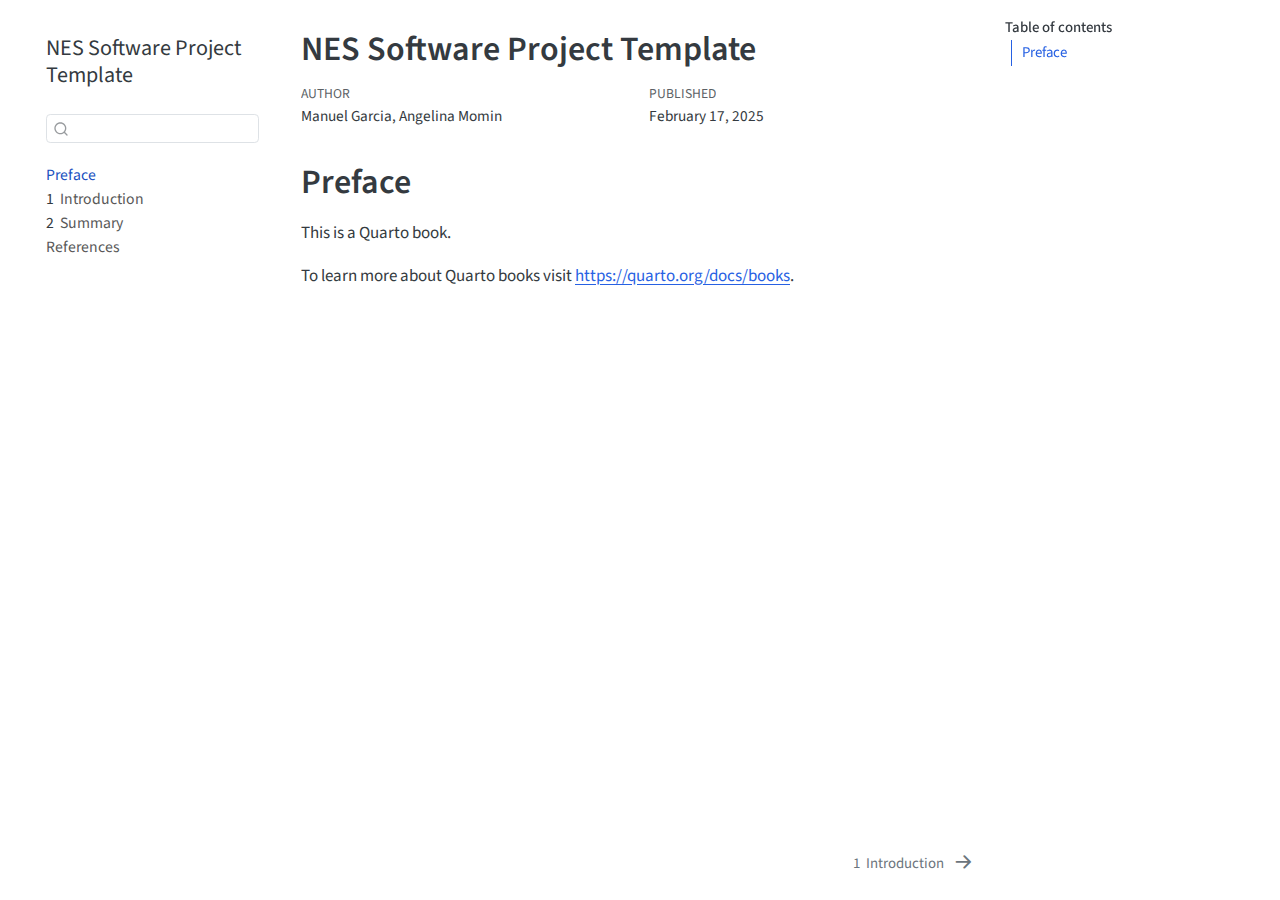
==== index.html @ ab1c43d5 "Built site for gh-pages" ====
<!DOCTYPE html>
<html xmlns="http://www.w3.org/1999/xhtml" lang="en" xml:lang="en"><head>

<meta charset="utf-8">
<meta name="generator" content="quarto-1.6.40">

<meta name="viewport" content="width=device-width, initial-scale=1.0, user-scalable=yes">

<meta name="author" content="Manuel Garcia, Angelina Momin">
<meta name="dcterms.date" content="2025-02-17">

<title>NES Software Project Template</title>
<style>
code{white-space: pre-wrap;}
span.smallcaps{font-variant: small-caps;}
div.columns{display: flex; gap: min(4vw, 1.5em);}
div.column{flex: auto; overflow-x: auto;}
div.hanging-indent{margin-left: 1.5em; text-indent: -1.5em;}
ul.task-list{list-style: none;}
ul.task-list li input[type="checkbox"] {
  width: 0.8em;
  margin: 0 0.8em 0.2em -1em; /* quarto-specific, see https://github.com/quarto-dev/quarto-cli/issues/4556 */ 
  vertical-align: middle;
}
</style>


<script src="site_libs/quarto-nav/quarto-nav.js"></script>
<script src="site_libs/quarto-nav/headroom.min.js"></script>
<script src="site_libs/clipboard/clipboard.min.js"></script>
<script src="site_libs/quarto-search/autocomplete.umd.js"></script>
<script src="site_libs/quarto-search/fuse.min.js"></script>
<script src="site_libs/quarto-search/quarto-search.js"></script>
<meta name="quarto:offset" content="./">
<link href="./intro.html" rel="next">
<script src="site_libs/quarto-html/quarto.js"></script>
<script src="site_libs/quarto-html/popper.min.js"></script>
<script src="site_libs/quarto-html/tippy.umd.min.js"></script>
<script src="site_libs/quarto-html/anchor.min.js"></script>
<link href="site_libs/quarto-html/tippy.css" rel="stylesheet">
<link href="site_libs/quarto-html/quarto-syntax-highlighting-549806ee2085284f45b00abea8c6df48.css" rel="stylesheet" id="quarto-text-highlighting-styles">
<script src="site_libs/bootstrap/bootstrap.min.js"></script>
<link href="site_libs/bootstrap/bootstrap-icons.css" rel="stylesheet">
<link href="site_libs/bootstrap/bootstrap-626149efe8f5d16e1d391ba177679bf0.min.css" rel="stylesheet" append-hash="true" id="quarto-bootstrap" data-mode="light">
<script id="quarto-search-options" type="application/json">{
  "location": "sidebar",
  "copy-button": false,
  "collapse-after": 3,
  "panel-placement": "start",
  "type": "textbox",
  "limit": 50,
  "keyboard-shortcut": [
    "f",
    "/",
    "s"
  ],
  "show-item-context": false,
  "language": {
    "search-no-results-text": "No results",
    "search-matching-documents-text": "matching documents",
    "search-copy-link-title": "Copy link to search",
    "search-hide-matches-text": "Hide additional matches",
    "search-more-match-text": "more match in this document",
    "search-more-matches-text": "more matches in this document",
    "search-clear-button-title": "Clear",
    "search-text-placeholder": "",
    "search-detached-cancel-button-title": "Cancel",
    "search-submit-button-title": "Submit",
    "search-label": "Search"
  }
}</script>


</head>

<body class="nav-sidebar floating">

<div id="quarto-search-results"></div>
  <header id="quarto-header" class="headroom fixed-top">
  <nav class="quarto-secondary-nav">
    <div class="container-fluid d-flex">
      <button type="button" class="quarto-btn-toggle btn" data-bs-toggle="collapse" role="button" data-bs-target=".quarto-sidebar-collapse-item" aria-controls="quarto-sidebar" aria-expanded="false" aria-label="Toggle sidebar navigation" onclick="if (window.quartoToggleHeadroom) { window.quartoToggleHeadroom(); }">
        <i class="bi bi-layout-text-sidebar-reverse"></i>
      </button>
        <nav class="quarto-page-breadcrumbs" aria-label="breadcrumb"><ol class="breadcrumb"><li class="breadcrumb-item"><a href="./index.html">Preface</a></li></ol></nav>
        <a class="flex-grow-1" role="navigation" data-bs-toggle="collapse" data-bs-target=".quarto-sidebar-collapse-item" aria-controls="quarto-sidebar" aria-expanded="false" aria-label="Toggle sidebar navigation" onclick="if (window.quartoToggleHeadroom) { window.quartoToggleHeadroom(); }">      
        </a>
      <button type="button" class="btn quarto-search-button" aria-label="Search" onclick="window.quartoOpenSearch();">
        <i class="bi bi-search"></i>
      </button>
    </div>
  </nav>
</header>
<!-- content -->
<div id="quarto-content" class="quarto-container page-columns page-rows-contents page-layout-article">
<!-- sidebar -->
  <nav id="quarto-sidebar" class="sidebar collapse collapse-horizontal quarto-sidebar-collapse-item sidebar-navigation floating overflow-auto">
    <div class="pt-lg-2 mt-2 text-left sidebar-header">
    <div class="sidebar-title mb-0 py-0">
      <a href="./">NES Software Project Template</a> 
    </div>
      </div>
        <div class="mt-2 flex-shrink-0 align-items-center">
        <div class="sidebar-search">
        <div id="quarto-search" class="" title="Search"></div>
        </div>
        </div>
    <div class="sidebar-menu-container"> 
    <ul class="list-unstyled mt-1">
        <li class="sidebar-item">
  <div class="sidebar-item-container"> 
  <a href="./index.html" class="sidebar-item-text sidebar-link active">
 <span class="menu-text">Preface</span></a>
  </div>
</li>
        <li class="sidebar-item">
  <div class="sidebar-item-container"> 
  <a href="./intro.html" class="sidebar-item-text sidebar-link">
 <span class="menu-text"><span class="chapter-number">1</span>&nbsp; <span class="chapter-title">Introduction</span></span></a>
  </div>
</li>
        <li class="sidebar-item">
  <div class="sidebar-item-container"> 
  <a href="./summary.html" class="sidebar-item-text sidebar-link">
 <span class="menu-text"><span class="chapter-number">2</span>&nbsp; <span class="chapter-title">Summary</span></span></a>
  </div>
</li>
        <li class="sidebar-item">
  <div class="sidebar-item-container"> 
  <a href="./references.html" class="sidebar-item-text sidebar-link">
 <span class="menu-text">References</span></a>
  </div>
</li>
    </ul>
    </div>
</nav>
<div id="quarto-sidebar-glass" class="quarto-sidebar-collapse-item" data-bs-toggle="collapse" data-bs-target=".quarto-sidebar-collapse-item"></div>
<!-- margin-sidebar -->
    <div id="quarto-margin-sidebar" class="sidebar margin-sidebar">
        <nav id="TOC" role="doc-toc" class="toc-active">
    <h2 id="toc-title">Table of contents</h2>
   
  <ul>
  <li><a href="#preface" id="toc-preface" class="nav-link active" data-scroll-target="#preface">Preface</a></li>
  </ul>
</nav>
    </div>
<!-- main -->
<main class="content" id="quarto-document-content">

<header id="title-block-header" class="quarto-title-block default">
<div class="quarto-title">
<h1 class="title">NES Software Project Template</h1>
</div>



<div class="quarto-title-meta">

    <div>
    <div class="quarto-title-meta-heading">Author</div>
    <div class="quarto-title-meta-contents">
             <p>Manuel Garcia, Angelina Momin </p>
          </div>
  </div>
    
    <div>
    <div class="quarto-title-meta-heading">Published</div>
    <div class="quarto-title-meta-contents">
      <p class="date">February 17, 2025</p>
    </div>
  </div>
  
    
  </div>
  


</header>


<section id="preface" class="level1 unnumbered">
<h1 class="unnumbered">Preface</h1>
<p>This is a Quarto book.</p>
<p>To learn more about Quarto books visit <a href="https://quarto.org/docs/books" class="uri">https://quarto.org/docs/books</a>.</p>


</section>

</main> <!-- /main -->
<script id="quarto-html-after-body" type="application/javascript">
window.document.addEventListener("DOMContentLoaded", function (event) {
  const toggleBodyColorMode = (bsSheetEl) => {
    const mode = bsSheetEl.getAttribute("data-mode");
    const bodyEl = window.document.querySelector("body");
    if (mode === "dark") {
      bodyEl.classList.add("quarto-dark");
      bodyEl.classList.remove("quarto-light");
    } else {
      bodyEl.classList.add("quarto-light");
      bodyEl.classList.remove("quarto-dark");
    }
  }
  const toggleBodyColorPrimary = () => {
    const bsSheetEl = window.document.querySelector("link#quarto-bootstrap");
    if (bsSheetEl) {
      toggleBodyColorMode(bsSheetEl);
    }
  }
  toggleBodyColorPrimary();  
  const icon = "";
  const anchorJS = new window.AnchorJS();
  anchorJS.options = {
    placement: 'right',
    icon: icon
  };
  anchorJS.add('.anchored');
  const isCodeAnnotation = (el) => {
    for (const clz of el.classList) {
      if (clz.startsWith('code-annotation-')) {                     
        return true;
      }
    }
    return false;
  }
  const onCopySuccess = function(e) {
    // button target
    const button = e.trigger;
    // don't keep focus
    button.blur();
    // flash "checked"
    button.classList.add('code-copy-button-checked');
    var currentTitle = button.getAttribute("title");
    button.setAttribute("title", "Copied!");
    let tooltip;
    if (window.bootstrap) {
      button.setAttribute("data-bs-toggle", "tooltip");
      button.setAttribute("data-bs-placement", "left");
      button.setAttribute("data-bs-title", "Copied!");
      tooltip = new bootstrap.Tooltip(button, 
        { trigger: "manual", 
          customClass: "code-copy-button-tooltip",
          offset: [0, -8]});
      tooltip.show();    
    }
    setTimeout(function() {
      if (tooltip) {
        tooltip.hide();
        button.removeAttribute("data-bs-title");
        button.removeAttribute("data-bs-toggle");
        button.removeAttribute("data-bs-placement");
      }
      button.setAttribute("title", currentTitle);
      button.classList.remove('code-copy-button-checked');
    }, 1000);
    // clear code selection
    e.clearSelection();
  }
  const getTextToCopy = function(trigger) {
      const codeEl = trigger.previousElementSibling.cloneNode(true);
      for (const childEl of codeEl.children) {
        if (isCodeAnnotation(childEl)) {
          childEl.remove();
        }
      }
      return codeEl.innerText;
  }
  const clipboard = new window.ClipboardJS('.code-copy-button:not([data-in-quarto-modal])', {
    text: getTextToCopy
  });
  clipboard.on('success', onCopySuccess);
  if (window.document.getElementById('quarto-embedded-source-code-modal')) {
    const clipboardModal = new window.ClipboardJS('.code-copy-button[data-in-quarto-modal]', {
      text: getTextToCopy,
      container: window.document.getElementById('quarto-embedded-source-code-modal')
    });
    clipboardModal.on('success', onCopySuccess);
  }
    var localhostRegex = new RegExp(/^(?:http|https):\/\/localhost\:?[0-9]*\//);
    var mailtoRegex = new RegExp(/^mailto:/);
      var filterRegex = new RegExp('/' + window.location.host + '/');
    var isInternal = (href) => {
        return filterRegex.test(href) || localhostRegex.test(href) || mailtoRegex.test(href);
    }
    // Inspect non-navigation links and adorn them if external
 	var links = window.document.querySelectorAll('a[href]:not(.nav-link):not(.navbar-brand):not(.toc-action):not(.sidebar-link):not(.sidebar-item-toggle):not(.pagination-link):not(.no-external):not([aria-hidden]):not(.dropdown-item):not(.quarto-navigation-tool):not(.about-link)');
    for (var i=0; i<links.length; i++) {
      const link = links[i];
      if (!isInternal(link.href)) {
        // undo the damage that might have been done by quarto-nav.js in the case of
        // links that we want to consider external
        if (link.dataset.originalHref !== undefined) {
          link.href = link.dataset.originalHref;
        }
      }
    }
  function tippyHover(el, contentFn, onTriggerFn, onUntriggerFn) {
    const config = {
      allowHTML: true,
      maxWidth: 500,
      delay: 100,
      arrow: false,
      appendTo: function(el) {
          return el.parentElement;
      },
      interactive: true,
      interactiveBorder: 10,
      theme: 'quarto',
      placement: 'bottom-start',
    };
    if (contentFn) {
      config.content = contentFn;
    }
    if (onTriggerFn) {
      config.onTrigger = onTriggerFn;
    }
    if (onUntriggerFn) {
      config.onUntrigger = onUntriggerFn;
    }
    window.tippy(el, config); 
  }
  const noterefs = window.document.querySelectorAll('a[role="doc-noteref"]');
  for (var i=0; i<noterefs.length; i++) {
    const ref = noterefs[i];
    tippyHover(ref, function() {
      // use id or data attribute instead here
      let href = ref.getAttribute('data-footnote-href') || ref.getAttribute('href');
      try { href = new URL(href).hash; } catch {}
      const id = href.replace(/^#\/?/, "");
      const note = window.document.getElementById(id);
      if (note) {
        return note.innerHTML;
      } else {
        return "";
      }
    });
  }
  const xrefs = window.document.querySelectorAll('a.quarto-xref');
  const processXRef = (id, note) => {
    // Strip column container classes
    const stripColumnClz = (el) => {
      el.classList.remove("page-full", "page-columns");
      if (el.children) {
        for (const child of el.children) {
          stripColumnClz(child);
        }
      }
    }
    stripColumnClz(note)
    if (id === null || id.startsWith('sec-')) {
      // Special case sections, only their first couple elements
      const container = document.createElement("div");
      if (note.children && note.children.length > 2) {
        container.appendChild(note.children[0].cloneNode(true));
        for (let i = 1; i < note.children.length; i++) {
          const child = note.children[i];
          if (child.tagName === "P" && child.innerText === "") {
            continue;
          } else {
            container.appendChild(child.cloneNode(true));
            break;
          }
        }
        if (window.Quarto?.typesetMath) {
          window.Quarto.typesetMath(container);
        }
        return container.innerHTML
      } else {
        if (window.Quarto?.typesetMath) {
          window.Quarto.typesetMath(note);
        }
        return note.innerHTML;
      }
    } else {
      // Remove any anchor links if they are present
      const anchorLink = note.querySelector('a.anchorjs-link');
      if (anchorLink) {
        anchorLink.remove();
      }
      if (window.Quarto?.typesetMath) {
        window.Quarto.typesetMath(note);
      }
      if (note.classList.contains("callout")) {
        return note.outerHTML;
      } else {
        return note.innerHTML;
      }
    }
  }
  for (var i=0; i<xrefs.length; i++) {
    const xref = xrefs[i];
    tippyHover(xref, undefined, function(instance) {
      instance.disable();
      let url = xref.getAttribute('href');
      let hash = undefined; 
      if (url.startsWith('#')) {
        hash = url;
      } else {
        try { hash = new URL(url).hash; } catch {}
      }
      if (hash) {
        const id = hash.replace(/^#\/?/, "");
        const note = window.document.getElementById(id);
        if (note !== null) {
          try {
            const html = processXRef(id, note.cloneNode(true));
            instance.setContent(html);
          } finally {
            instance.enable();
            instance.show();
          }
        } else {
          // See if we can fetch this
          fetch(url.split('#')[0])
          .then(res => res.text())
          .then(html => {
            const parser = new DOMParser();
            const htmlDoc = parser.parseFromString(html, "text/html");
            const note = htmlDoc.getElementById(id);
            if (note !== null) {
              const html = processXRef(id, note);
              instance.setContent(html);
            } 
          }).finally(() => {
            instance.enable();
            instance.show();
          });
        }
      } else {
        // See if we can fetch a full url (with no hash to target)
        // This is a special case and we should probably do some content thinning / targeting
        fetch(url)
        .then(res => res.text())
        .then(html => {
          const parser = new DOMParser();
          const htmlDoc = parser.parseFromString(html, "text/html");
          const note = htmlDoc.querySelector('main.content');
          if (note !== null) {
            // This should only happen for chapter cross references
            // (since there is no id in the URL)
            // remove the first header
            if (note.children.length > 0 && note.children[0].tagName === "HEADER") {
              note.children[0].remove();
            }
            const html = processXRef(null, note);
            instance.setContent(html);
          } 
        }).finally(() => {
          instance.enable();
          instance.show();
        });
      }
    }, function(instance) {
    });
  }
      let selectedAnnoteEl;
      const selectorForAnnotation = ( cell, annotation) => {
        let cellAttr = 'data-code-cell="' + cell + '"';
        let lineAttr = 'data-code-annotation="' +  annotation + '"';
        const selector = 'span[' + cellAttr + '][' + lineAttr + ']';
        return selector;
      }
      const selectCodeLines = (annoteEl) => {
        const doc = window.document;
        const targetCell = annoteEl.getAttribute("data-target-cell");
        const targetAnnotation = annoteEl.getAttribute("data-target-annotation");
        const annoteSpan = window.document.querySelector(selectorForAnnotation(targetCell, targetAnnotation));
        const lines = annoteSpan.getAttribute("data-code-lines").split(",");
        const lineIds = lines.map((line) => {
          return targetCell + "-" + line;
        })
        let top = null;
        let height = null;
        let parent = null;
        if (lineIds.length > 0) {
            //compute the position of the single el (top and bottom and make a div)
            const el = window.document.getElementById(lineIds[0]);
            top = el.offsetTop;
            height = el.offsetHeight;
            parent = el.parentElement.parentElement;
          if (lineIds.length > 1) {
            const lastEl = window.document.getElementById(lineIds[lineIds.length - 1]);
            const bottom = lastEl.offsetTop + lastEl.offsetHeight;
            height = bottom - top;
          }
          if (top !== null && height !== null && parent !== null) {
            // cook up a div (if necessary) and position it 
            let div = window.document.getElementById("code-annotation-line-highlight");
            if (div === null) {
              div = window.document.createElement("div");
              div.setAttribute("id", "code-annotation-line-highlight");
              div.style.position = 'absolute';
              parent.appendChild(div);
            }
            div.style.top = top - 2 + "px";
            div.style.height = height + 4 + "px";
            div.style.left = 0;
            let gutterDiv = window.document.getElementById("code-annotation-line-highlight-gutter");
            if (gutterDiv === null) {
              gutterDiv = window.document.createElement("div");
              gutterDiv.setAttribute("id", "code-annotation-line-highlight-gutter");
              gutterDiv.style.position = 'absolute';
              const codeCell = window.document.getElementById(targetCell);
              const gutter = codeCell.querySelector('.code-annotation-gutter');
              gutter.appendChild(gutterDiv);
            }
            gutterDiv.style.top = top - 2 + "px";
            gutterDiv.style.height = height + 4 + "px";
          }
          selectedAnnoteEl = annoteEl;
        }
      };
      const unselectCodeLines = () => {
        const elementsIds = ["code-annotation-line-highlight", "code-annotation-line-highlight-gutter"];
        elementsIds.forEach((elId) => {
          const div = window.document.getElementById(elId);
          if (div) {
            div.remove();
          }
        });
        selectedAnnoteEl = undefined;
      };
        // Handle positioning of the toggle
    window.addEventListener(
      "resize",
      throttle(() => {
        elRect = undefined;
        if (selectedAnnoteEl) {
          selectCodeLines(selectedAnnoteEl);
        }
      }, 10)
    );
    function throttle(fn, ms) {
    let throttle = false;
    let timer;
      return (...args) => {
        if(!throttle) { // first call gets through
            fn.apply(this, args);
            throttle = true;
        } else { // all the others get throttled
            if(timer) clearTimeout(timer); // cancel #2
            timer = setTimeout(() => {
              fn.apply(this, args);
              timer = throttle = false;
            }, ms);
        }
      };
    }
      // Attach click handler to the DT
      const annoteDls = window.document.querySelectorAll('dt[data-target-cell]');
      for (const annoteDlNode of annoteDls) {
        annoteDlNode.addEventListener('click', (event) => {
          const clickedEl = event.target;
          if (clickedEl !== selectedAnnoteEl) {
            unselectCodeLines();
            const activeEl = window.document.querySelector('dt[data-target-cell].code-annotation-active');
            if (activeEl) {
              activeEl.classList.remove('code-annotation-active');
            }
            selectCodeLines(clickedEl);
            clickedEl.classList.add('code-annotation-active');
          } else {
            // Unselect the line
            unselectCodeLines();
            clickedEl.classList.remove('code-annotation-active');
          }
        });
      }
  const findCites = (el) => {
    const parentEl = el.parentElement;
    if (parentEl) {
      const cites = parentEl.dataset.cites;
      if (cites) {
        return {
          el,
          cites: cites.split(' ')
        };
      } else {
        return findCites(el.parentElement)
      }
    } else {
      return undefined;
    }
  };
  var bibliorefs = window.document.querySelectorAll('a[role="doc-biblioref"]');
  for (var i=0; i<bibliorefs.length; i++) {
    const ref = bibliorefs[i];
    const citeInfo = findCites(ref);
    if (citeInfo) {
      tippyHover(citeInfo.el, function() {
        var popup = window.document.createElement('div');
        citeInfo.cites.forEach(function(cite) {
          var citeDiv = window.document.createElement('div');
          citeDiv.classList.add('hanging-indent');
          citeDiv.classList.add('csl-entry');
          var biblioDiv = window.document.getElementById('ref-' + cite);
          if (biblioDiv) {
            citeDiv.innerHTML = biblioDiv.innerHTML;
          }
          popup.appendChild(citeDiv);
        });
        return popup.innerHTML;
      });
    }
  }
});
</script>
<nav class="page-navigation">
  <div class="nav-page nav-page-previous">
  </div>
  <div class="nav-page nav-page-next">
      <a href="./intro.html" class="pagination-link" aria-label="Introduction">
        <span class="nav-page-text"><span class="chapter-number">1</span>&nbsp; <span class="chapter-title">Introduction</span></span> <i class="bi bi-arrow-right-short"></i>
      </a>
  </div>
</nav>
</div> <!-- /content -->




</body></html>
---- site_libs/quarto-html/tippy.css ----
.tippy-box[data-animation=fade][data-state=hidden]{opacity:0}[data-tippy-root]{max-width:calc(100vw - 10px)}.tippy-box{position:relative;background-color:#333;color:#fff;border-radius:4px;font-size:14px;line-height:1.4;white-space:normal;outline:0;transition-property:transform,visibility,opacity}.tippy-box[data-placement^=top]>.tippy-arrow{bottom:0}.tippy-box[data-placement^=top]>.tippy-arrow:before{bottom:-7px;left:0;border-width:8px 8px 0;border-top-color:initial;transform-origin:center top}.tippy-box[data-placement^=bottom]>.tippy-arrow{top:0}.tippy-box[data-placement^=bottom]>.tippy-arrow:before{top:-7px;left:0;border-width:0 8px 8px;border-bottom-color:initial;transform-origin:center bottom}.tippy-box[data-placement^=left]>.tippy-arrow{right:0}.tippy-box[data-placement^=left]>.tippy-arrow:before{border-width:8px 0 8px 8px;border-left-color:initial;right:-7px;transform-origin:center left}.tippy-box[data-placement^=right]>.tippy-arrow{left:0}.tippy-box[data-placement^=right]>.tippy-arrow:before{left:-7px;border-width:8px 8px 8px 0;border-right-color:initial;transform-origin:center right}.tippy-box[data-inertia][data-state=visible]{transition-timing-function:cubic-bezier(.54,1.5,.38,1.11)}.tippy-arrow{width:16px;height:16px;color:#333}.tippy-arrow:before{content:"";position:absolute;border-color:transparent;border-style:solid}.tippy-content{position:relative;padding:5px 9px;z-index:1}
---- site_libs/quarto-html/quarto-syntax-highlighting-549806ee2085284f45b00abea8c6df48.css ----
/* quarto syntax highlight colors */
:root {
  --quarto-hl-ot-color: #003B4F;
  --quarto-hl-at-color: #657422;
  --quarto-hl-ss-color: #20794D;
  --quarto-hl-an-color: #5E5E5E;
  --quarto-hl-fu-color: #4758AB;
  --quarto-hl-st-color: #20794D;
  --quarto-hl-cf-color: #003B4F;
  --quarto-hl-op-color: #5E5E5E;
  --quarto-hl-er-color: #AD0000;
  --quarto-hl-bn-color: #AD0000;
  --quarto-hl-al-color: #AD0000;
  --quarto-hl-va-color: #111111;
  --quarto-hl-bu-color: inherit;
  --quarto-hl-ex-color: inherit;
  --quarto-hl-pp-color: #AD0000;
  --quarto-hl-in-color: #5E5E5E;
  --quarto-hl-vs-color: #20794D;
  --quarto-hl-wa-color: #5E5E5E;
  --quarto-hl-do-color: #5E5E5E;
  --quarto-hl-im-color: #00769E;
  --quarto-hl-ch-color: #20794D;
  --quarto-hl-dt-color: #AD0000;
  --quarto-hl-fl-color: #AD0000;
  --quarto-hl-co-color: #5E5E5E;
  --quarto-hl-cv-color: #5E5E5E;
  --quarto-hl-cn-color: #8f5902;
  --quarto-hl-sc-color: #5E5E5E;
  --quarto-hl-dv-color: #AD0000;
  --quarto-hl-kw-color: #003B4F;
}

/* other quarto variables */
:root {
  --quarto-font-monospace: SFMono-Regular, Menlo, Monaco, Consolas, "Liberation Mono", "Courier New", monospace;
}

pre > code.sourceCode > span {
  color: #003B4F;
}

code span {
  color: #003B4F;
}

code.sourceCode > span {
  color: #003B4F;
}

div.sourceCode,
div.sourceCode pre.sourceCode {
  color: #003B4F;
}

code span.ot {
  color: #003B4F;
  font-style: inherit;
}

code span.at {
  color: #657422;
  font-style: inherit;
}

code span.ss {
  color: #20794D;
  font-style: inherit;
}

code span.an {
  color: #5E5E5E;
  font-style: inherit;
}

code span.fu {
  color: #4758AB;
  font-style: inherit;
}

code span.st {
  color: #20794D;
  font-style: inherit;
}

code span.cf {
  color: #003B4F;
  font-weight: bold;
  font-style: inherit;
}

code span.op {
  color: #5E5E5E;
  font-style: inherit;
}

code span.er {
  color: #AD0000;
  font-style: inherit;
}

code span.bn {
  color: #AD0000;
  font-style: inherit;
}

code span.al {
  color: #AD0000;
  font-style: inherit;
}

code span.va {
  color: #111111;
  font-style: inherit;
}

code span.bu {
  font-style: inherit;
}

code span.ex {
  font-style: inherit;
}

code span.pp {
  color: #AD0000;
  font-style: inherit;
}

code span.in {
  color: #5E5E5E;
  font-style: inherit;
}

code span.vs {
  color: #20794D;
  font-style: inherit;
}

code span.wa {
  color: #5E5E5E;
  font-style: italic;
}

code span.do {
  color: #5E5E5E;
  font-style: italic;
}

code span.im {
  color: #00769E;
  font-style: inherit;
}

code span.ch {
  color: #20794D;
  font-style: inherit;
}

code span.dt {
  color: #AD0000;
  font-style: inherit;
}

code span.fl {
  color: #AD0000;
  font-style: inherit;
}

code span.co {
  color: #5E5E5E;
  font-style: inherit;
}

code span.cv {
  color: #5E5E5E;
  font-style: italic;
}

code span.cn {
  color: #8f5902;
  font-style: inherit;
}

code span.sc {
  color: #5E5E5E;
  font-style: inherit;
}

code span.dv {
  color: #AD0000;
  font-style: inherit;
}

code span.kw {
  color: #003B4F;
  font-weight: bold;
  font-style: inherit;
}

.prevent-inlining {
  content: "</";
}

/*# sourceMappingURL=ae99138f4fbc2fb4c9f5e5cd69c22459.css.map */
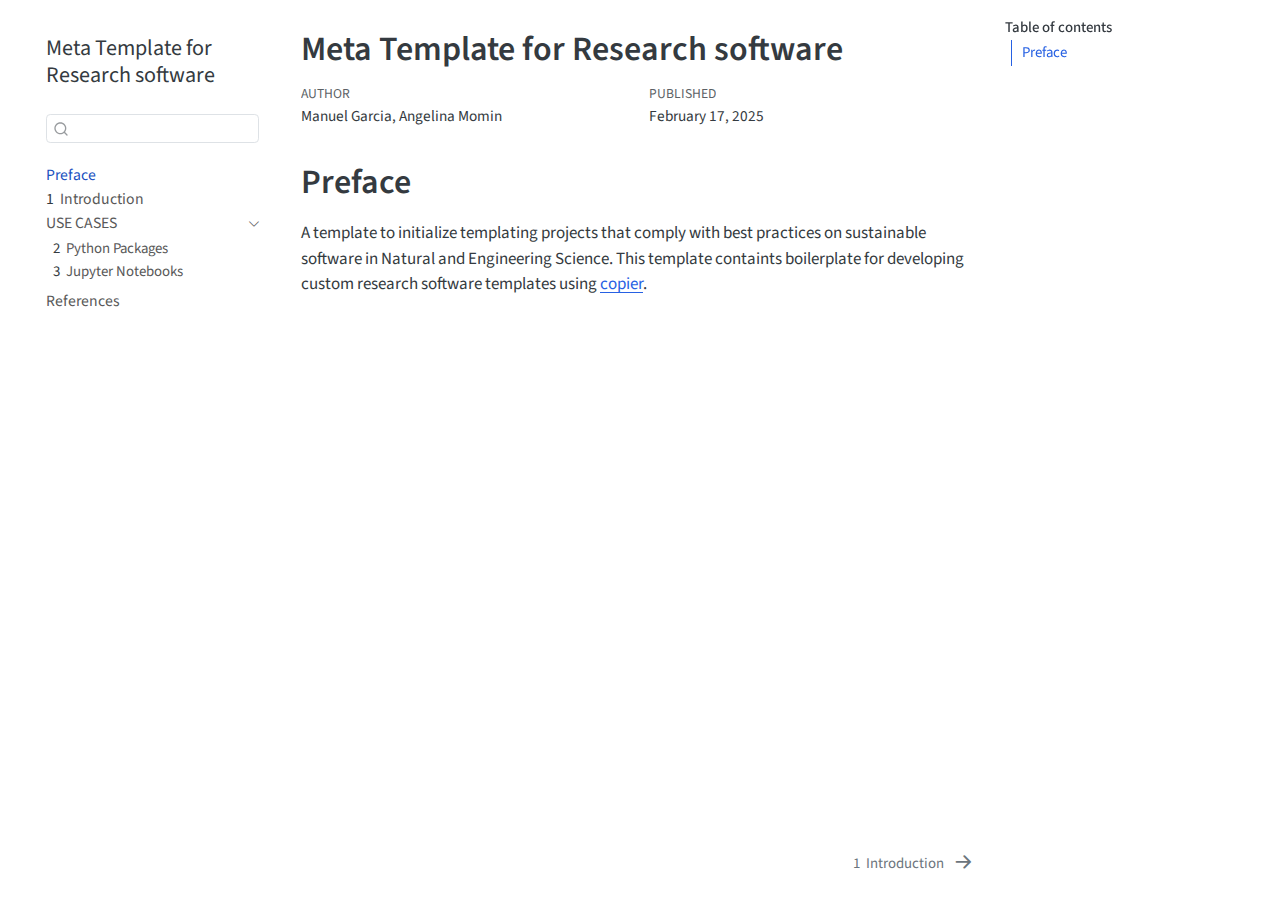
==== commit e6356b45: "Built site for gh-pages" ====
--- a/index.html
+++ b/index.html
@@ -9,7 +9,7 @@
 <meta name="author" content="Manuel Garcia, Angelina Momin">
 <meta name="dcterms.date" content="2025-02-17">
 
-<title>NES Software Project Template</title>
+<title>Meta Template for Research software</title>
 <style>
 code{white-space: pre-wrap;}
 span.smallcaps{font-variant: small-caps;}
@@ -41,7 +41,7 @@
 <link href="site_libs/quarto-html/quarto-syntax-highlighting-549806ee2085284f45b00abea8c6df48.css" rel="stylesheet" id="quarto-text-highlighting-styles">
 <script src="site_libs/bootstrap/bootstrap.min.js"></script>
 <link href="site_libs/bootstrap/bootstrap-icons.css" rel="stylesheet">
-<link href="site_libs/bootstrap/bootstrap-626149efe8f5d16e1d391ba177679bf0.min.css" rel="stylesheet" append-hash="true" id="quarto-bootstrap" data-mode="light">
+<link href="site_libs/bootstrap/bootstrap-2ce9fc9ac8b614e7ffef13962cc12eaf.min.css" rel="stylesheet" append-hash="true" id="quarto-bootstrap" data-mode="light">
 <script id="quarto-search-options" type="application/json">{
   "location": "sidebar",
   "copy-button": false,
@@ -97,7 +97,7 @@
   <nav id="quarto-sidebar" class="sidebar collapse collapse-horizontal quarto-sidebar-collapse-item sidebar-navigation floating overflow-auto">
     <div class="pt-lg-2 mt-2 text-left sidebar-header">
     <div class="sidebar-title mb-0 py-0">
-      <a href="./">NES Software Project Template</a> 
+      <a href="./">Meta Template for Research software</a> 
     </div>
       </div>
         <div class="mt-2 flex-shrink-0 align-items-center">
@@ -119,12 +119,29 @@
  <span class="menu-text"><span class="chapter-number">1</span>&nbsp; <span class="chapter-title">Introduction</span></span></a>
   </div>
 </li>
-        <li class="sidebar-item">
+        <li class="sidebar-item sidebar-item-section">
+      <div class="sidebar-item-container"> 
+            <a class="sidebar-item-text sidebar-link text-start" data-bs-toggle="collapse" data-bs-target="#quarto-sidebar-section-1" role="navigation" aria-expanded="true">
+ <span class="menu-text">USE CASES</span></a>
+          <a class="sidebar-item-toggle text-start" data-bs-toggle="collapse" data-bs-target="#quarto-sidebar-section-1" role="navigation" aria-expanded="true" aria-label="Toggle section">
+            <i class="bi bi-chevron-right ms-2"></i>
+          </a> 
+      </div>
+      <ul id="quarto-sidebar-section-1" class="collapse list-unstyled sidebar-section depth1 show">  
+          <li class="sidebar-item">
   <div class="sidebar-item-container"> 
-  <a href="./summary.html" class="sidebar-item-text sidebar-link">
- <span class="menu-text"><span class="chapter-number">2</span>&nbsp; <span class="chapter-title">Summary</span></span></a>
+  <a href="./python-case.html" class="sidebar-item-text sidebar-link">
+ <span class="menu-text"><span class="chapter-number">2</span>&nbsp; <span class="chapter-title">Python Packages</span></span></a>
   </div>
 </li>
+          <li class="sidebar-item">
+  <div class="sidebar-item-container"> 
+  <a href="./notebook-case.html" class="sidebar-item-text sidebar-link">
+ <span class="menu-text"><span class="chapter-number">3</span>&nbsp; <span class="chapter-title">Jupyter Notebooks</span></span></a>
+  </div>
+</li>
+      </ul>
+  </li>
         <li class="sidebar-item">
   <div class="sidebar-item-container"> 
   <a href="./references.html" class="sidebar-item-text sidebar-link">
@@ -150,7 +167,7 @@
 
 <header id="title-block-header" class="quarto-title-block default">
 <div class="quarto-title">
-<h1 class="title">NES Software Project Template</h1>
+<h1 class="title">Meta Template for Research software</h1>
 </div>
 
 
@@ -181,8 +198,7 @@
 
 <section id="preface" class="level1 unnumbered">
 <h1 class="unnumbered">Preface</h1>
-<p>This is a Quarto book.</p>
-<p>To learn more about Quarto books visit <a href="https://quarto.org/docs/books" class="uri">https://quarto.org/docs/books</a>.</p>
+<p>A template to initialize templating projects that comply with best practices on sustainable software in Natural and Engineering Science. This template containts boilerplate for developing custom research software templates using <a href="https://copier.readthedocs.io">copier</a>.</p>
 
 
 </section>
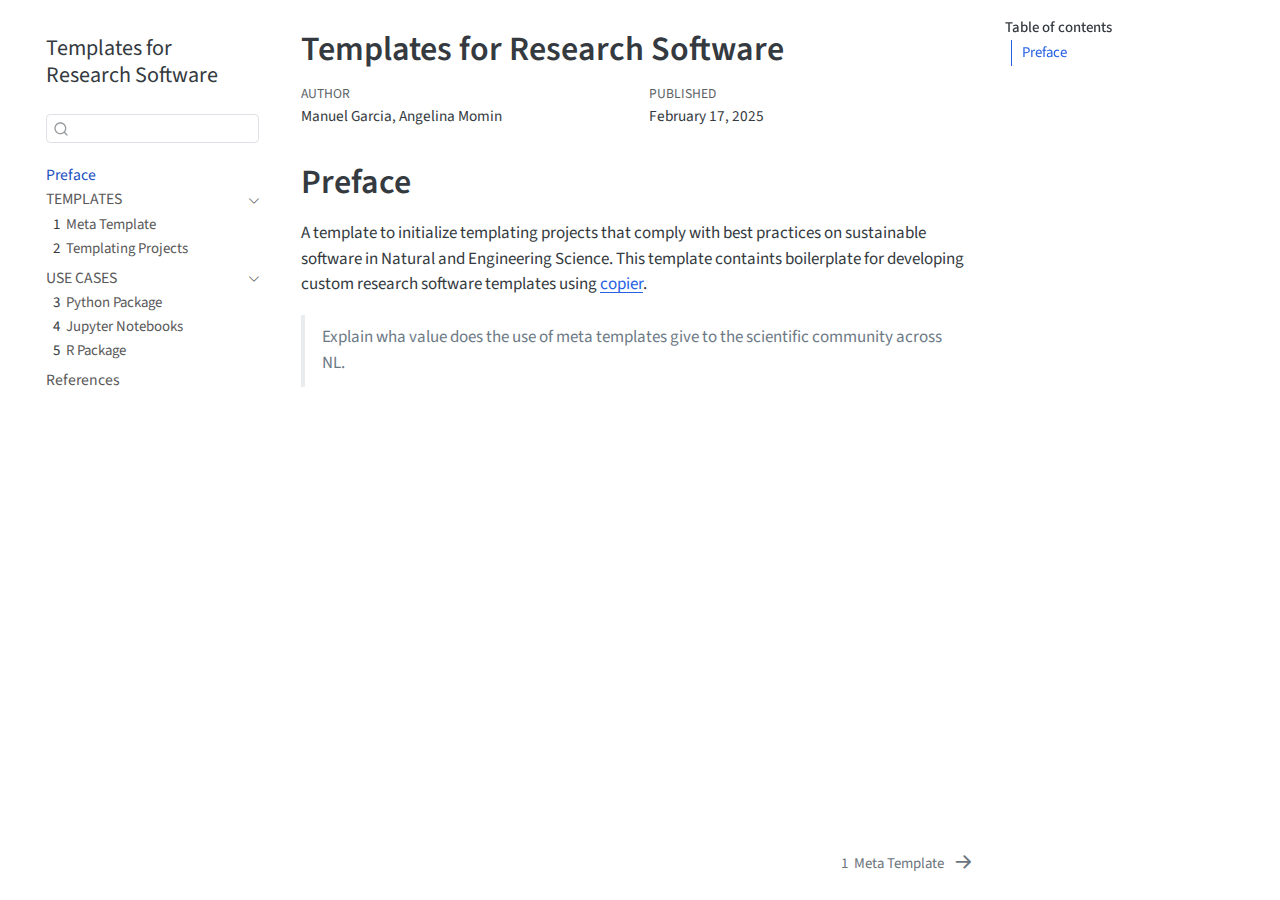
==== commit 531cdab4: "Built site for gh-pages" ====
--- a/index.html
+++ b/index.html
@@ -9,7 +9,7 @@
 <meta name="author" content="Manuel Garcia, Angelina Momin">
 <meta name="dcterms.date" content="2025-02-17">
 
-<title>Meta Template for Research software</title>
+<title>Templates for Research Software</title>
 <style>
 code{white-space: pre-wrap;}
 span.smallcaps{font-variant: small-caps;}
@@ -32,7 +32,7 @@
 <script src="site_libs/quarto-search/fuse.min.js"></script>
 <script src="site_libs/quarto-search/quarto-search.js"></script>
 <meta name="quarto:offset" content="./">
-<link href="./intro.html" rel="next">
+<link href="./meta-template.html" rel="next">
 <script src="site_libs/quarto-html/quarto.js"></script>
 <script src="site_libs/quarto-html/popper.min.js"></script>
 <script src="site_libs/quarto-html/tippy.umd.min.js"></script>
@@ -97,7 +97,7 @@
   <nav id="quarto-sidebar" class="sidebar collapse collapse-horizontal quarto-sidebar-collapse-item sidebar-navigation floating overflow-auto">
     <div class="pt-lg-2 mt-2 text-left sidebar-header">
     <div class="sidebar-title mb-0 py-0">
-      <a href="./">Meta Template for Research software</a> 
+      <a href="./">Templates for Research Software</a> 
     </div>
       </div>
         <div class="mt-2 flex-shrink-0 align-items-center">
@@ -113,16 +113,10 @@
  <span class="menu-text">Preface</span></a>
   </div>
 </li>
-        <li class="sidebar-item">
-  <div class="sidebar-item-container"> 
-  <a href="./intro.html" class="sidebar-item-text sidebar-link">
- <span class="menu-text"><span class="chapter-number">1</span>&nbsp; <span class="chapter-title">Introduction</span></span></a>
-  </div>
-</li>
         <li class="sidebar-item sidebar-item-section">
       <div class="sidebar-item-container"> 
             <a class="sidebar-item-text sidebar-link text-start" data-bs-toggle="collapse" data-bs-target="#quarto-sidebar-section-1" role="navigation" aria-expanded="true">
- <span class="menu-text">USE CASES</span></a>
+ <span class="menu-text">TEMPLATES</span></a>
           <a class="sidebar-item-toggle text-start" data-bs-toggle="collapse" data-bs-target="#quarto-sidebar-section-1" role="navigation" aria-expanded="true" aria-label="Toggle section">
             <i class="bi bi-chevron-right ms-2"></i>
           </a> 
@@ -130,14 +124,43 @@
       <ul id="quarto-sidebar-section-1" class="collapse list-unstyled sidebar-section depth1 show">  
           <li class="sidebar-item">
   <div class="sidebar-item-container"> 
+  <a href="./meta-template.html" class="sidebar-item-text sidebar-link">
+ <span class="menu-text"><span class="chapter-number">1</span>&nbsp; <span class="chapter-title">Meta Template</span></span></a>
+  </div>
+</li>
+          <li class="sidebar-item">
+  <div class="sidebar-item-container"> 
+  <a href="./project-template.html" class="sidebar-item-text sidebar-link">
+ <span class="menu-text"><span class="chapter-number">2</span>&nbsp; <span class="chapter-title">Templating Projects</span></span></a>
+  </div>
+</li>
+      </ul>
+  </li>
+        <li class="sidebar-item sidebar-item-section">
+      <div class="sidebar-item-container"> 
+            <a class="sidebar-item-text sidebar-link text-start" data-bs-toggle="collapse" data-bs-target="#quarto-sidebar-section-2" role="navigation" aria-expanded="true">
+ <span class="menu-text">USE CASES</span></a>
+          <a class="sidebar-item-toggle text-start" data-bs-toggle="collapse" data-bs-target="#quarto-sidebar-section-2" role="navigation" aria-expanded="true" aria-label="Toggle section">
+            <i class="bi bi-chevron-right ms-2"></i>
+          </a> 
+      </div>
+      <ul id="quarto-sidebar-section-2" class="collapse list-unstyled sidebar-section depth1 show">  
+          <li class="sidebar-item">
+  <div class="sidebar-item-container"> 
   <a href="./python-case.html" class="sidebar-item-text sidebar-link">
- <span class="menu-text"><span class="chapter-number">2</span>&nbsp; <span class="chapter-title">Python Packages</span></span></a>
+ <span class="menu-text"><span class="chapter-number">3</span>&nbsp; <span class="chapter-title">Python Package</span></span></a>
   </div>
 </li>
           <li class="sidebar-item">
   <div class="sidebar-item-container"> 
   <a href="./notebook-case.html" class="sidebar-item-text sidebar-link">
- <span class="menu-text"><span class="chapter-number">3</span>&nbsp; <span class="chapter-title">Jupyter Notebooks</span></span></a>
+ <span class="menu-text"><span class="chapter-number">4</span>&nbsp; <span class="chapter-title">Jupyter Notebooks</span></span></a>
+  </div>
+</li>
+          <li class="sidebar-item">
+  <div class="sidebar-item-container"> 
+  <a href="./r-case.html" class="sidebar-item-text sidebar-link">
+ <span class="menu-text"><span class="chapter-number">5</span>&nbsp; <span class="chapter-title">R Package</span></span></a>
   </div>
 </li>
       </ul>
@@ -167,7 +190,7 @@
 
 <header id="title-block-header" class="quarto-title-block default">
 <div class="quarto-title">
-<h1 class="title">Meta Template for Research software</h1>
+<h1 class="title">Templates for Research Software</h1>
 </div>
 
 
@@ -199,6 +222,9 @@
 <section id="preface" class="level1 unnumbered">
 <h1 class="unnumbered">Preface</h1>
 <p>A template to initialize templating projects that comply with best practices on sustainable software in Natural and Engineering Science. This template containts boilerplate for developing custom research software templates using <a href="https://copier.readthedocs.io">copier</a>.</p>
+<blockquote class="blockquote">
+<p>Explain wha value does the use of meta templates give to the scientific community across NL.</p>
+</blockquote>
 
 
 </section>
@@ -625,8 +651,8 @@
   <div class="nav-page nav-page-previous">
   </div>
   <div class="nav-page nav-page-next">
-      <a href="./intro.html" class="pagination-link" aria-label="Introduction">
-        <span class="nav-page-text"><span class="chapter-number">1</span>&nbsp; <span class="chapter-title">Introduction</span></span> <i class="bi bi-arrow-right-short"></i>
+      <a href="./meta-template.html" class="pagination-link" aria-label="Meta Template">
+        <span class="nav-page-text"><span class="chapter-number">1</span>&nbsp; <span class="chapter-title">Meta Template</span></span> <i class="bi bi-arrow-right-short"></i>
       </a>
   </div>
 </nav>
